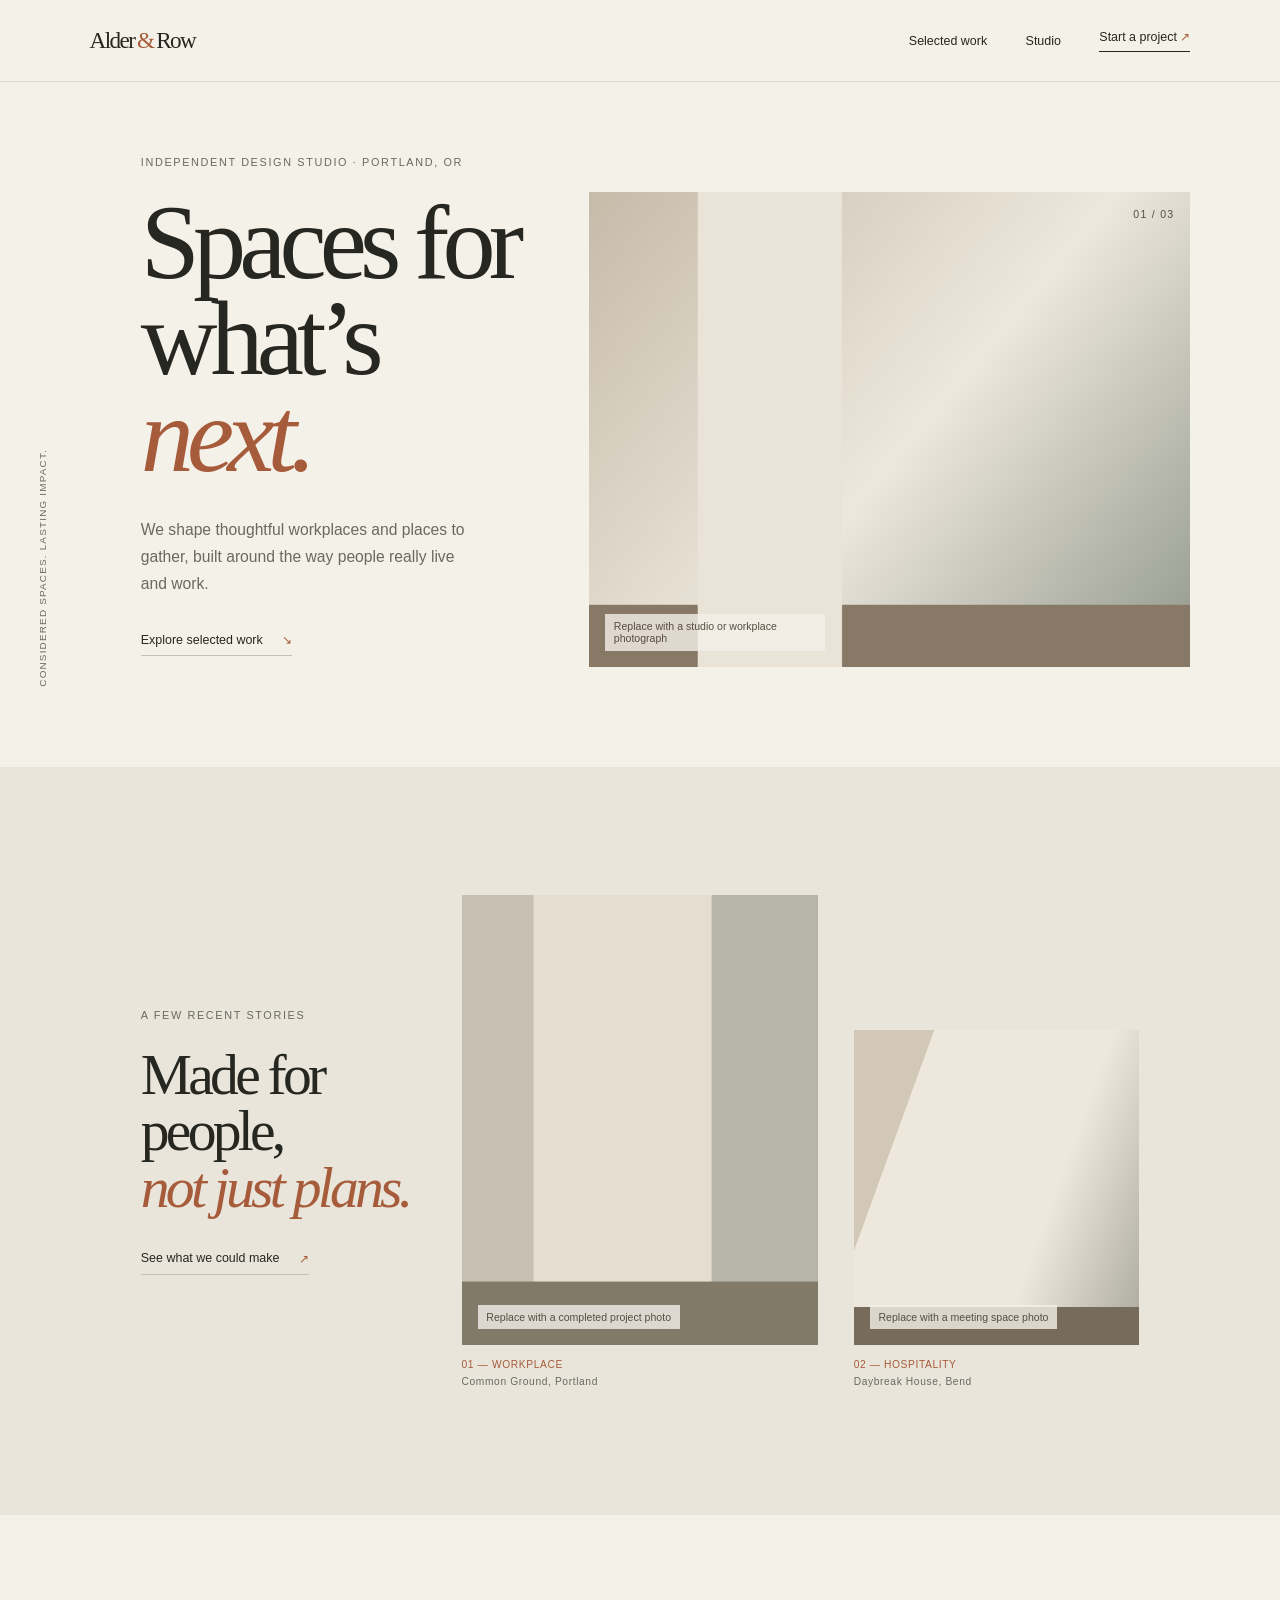
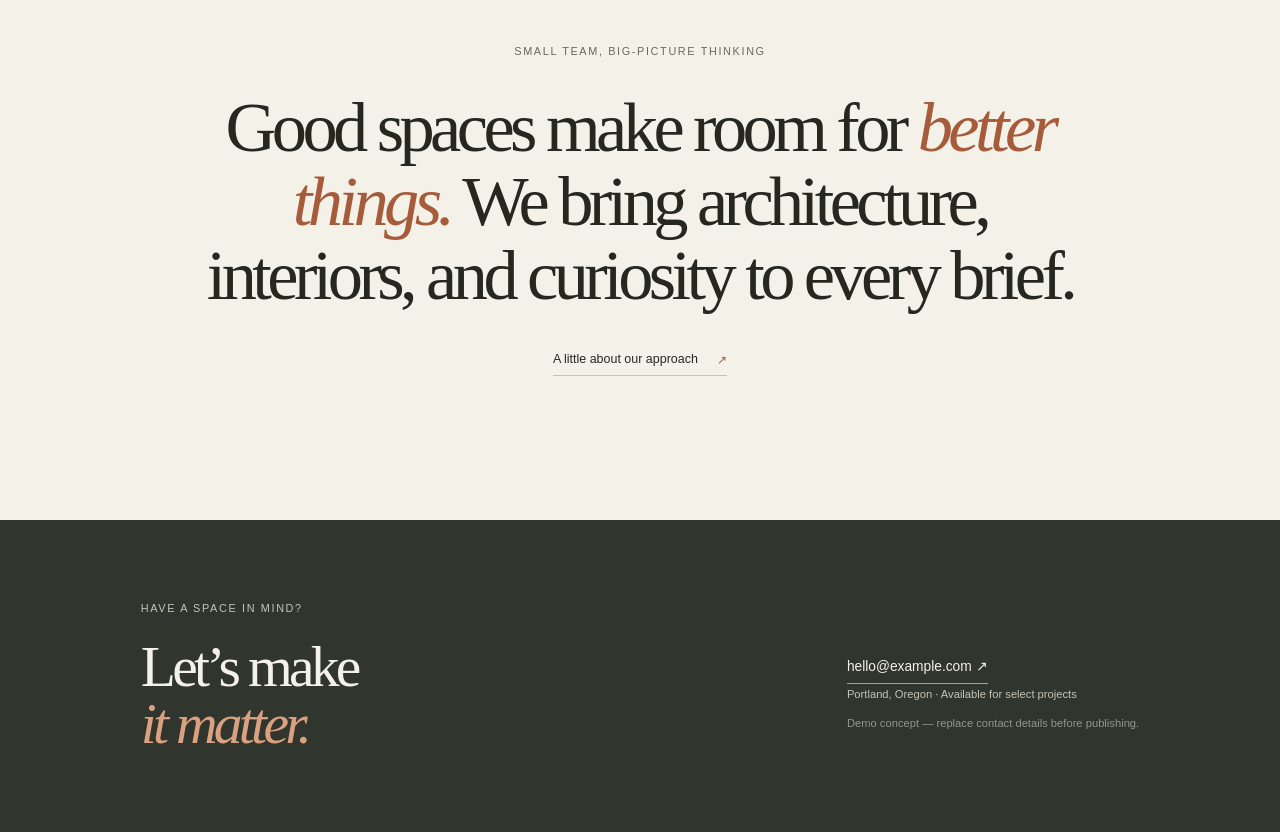
==== templates/01-alder-row/index.html @ 5569a197 "Add three distinct client website demos Co-authored-by: dbak91 <203325823+dbak91@users.noreply.githu" ====
<!doctype html>
<html lang="en">
  <head>
    <meta charset="utf-8">
    <meta name="viewport" content="width=device-width, initial-scale=1">
    <meta name="description" content="Alder & Row is a sample architecture and workplace design studio website.">
    <title>Alder &amp; Row — Spaces for what’s next</title>
    <link rel="stylesheet" href="styles.css">
  </head>
  <body>
    <header class="site-header">
      <a class="wordmark" href="#home" aria-label="Alder and Row home">Alder<span>&amp;</span>Row</a>
      <nav aria-label="Main navigation">
        <a href="#work">Selected work</a>
        <a href="#studio">Studio</a>
        <a class="nav-contact" href="#contact">Start a project <span aria-hidden="true">↗</span></a>
      </nav>
    </header>

    <main id="home">
      <section class="hero">
        <div class="hero-copy">
          <p class="eyebrow">Independent design studio · Portland, OR</p>
          <h1>Spaces for<br>what’s <em>next.</em></h1>
          <p class="intro">We shape thoughtful workplaces and places to gather, built around the way people really live and work.</p>
          <a class="text-link" href="#work">Explore selected work <span aria-hidden="true">↘</span></a>
        </div>
        <div class="hero-image image-placeholder" role="img" aria-label="Image placeholder for a light-filled modern studio">
          <span>Replace with a studio or workplace photograph</span>
          <span class="image-index">01 / 03</span>
        </div>
        <p class="vertical-note">Considered spaces. Lasting impact.</p>
      </section>

      <section class="work-section" id="work">
        <div class="section-heading">
          <p class="eyebrow">A few recent stories</p>
          <h2>Made for people,<br><em>not just plans.</em></h2>
          <a class="text-link" href="#contact">See what we could make <span aria-hidden="true">↗</span></a>
        </div>
        <article class="project project-large">
          <div class="project-image image-placeholder" role="img" aria-label="Image placeholder for a creative office interior">
            <span>Replace with a completed project photo</span>
          </div>
          <div class="project-caption"><span>01 — Workplace</span><span>Common Ground, Portland</span></div>
        </article>
        <article class="project project-small">
          <div class="project-image image-placeholder" role="img" aria-label="Image placeholder for a welcoming meeting space">
            <span>Replace with a meeting space photo</span>
          </div>
          <div class="project-caption"><span>02 — Hospitality</span><span>Daybreak House, Bend</span></div>
        </article>
      </section>

      <section class="studio-section" id="studio">
        <p class="eyebrow">Small team, big-picture thinking</p>
        <p class="studio-statement">Good spaces make room for <em>better things.</em> We bring architecture, interiors, and curiosity to every brief.</p>
        <a class="text-link" href="#contact">A little about our approach <span aria-hidden="true">↗</span></a>
      </section>

      <footer class="site-footer" id="contact">
        <div>
          <p class="eyebrow">Have a space in mind?</p>
          <h2>Let’s make<br><em>it matter.</em></h2>
        </div>
        <div class="footer-contact">
          <a href="mailto:hello@example.com">hello@example.com <span aria-hidden="true">↗</span></a>
          <p>Portland, Oregon · Available for select projects</p>
          <p class="footer-note">Demo concept — replace contact details before publishing.</p>
        </div>
      </footer>
    </main>
  </body>
</html>
---- templates/01-alder-row/styles.css ----
:root {
  color-scheme: light;
  --ink: #252720;
  --muted: #686a60;
  --paper: #f4f1e9;
  --accent: #a65c3b;
  font-family: "Avenir Next", Avenir, "Segoe UI", sans-serif;
  font-synthesis: none;
}

* { box-sizing: border-box; }
html { scroll-behavior: smooth; }
body { margin: 0; color: var(--ink); background: var(--paper); }
a { color: inherit; text-decoration: none; }
.site-header { min-height: 82px; padding: 0 7vw; display: flex; align-items: center; justify-content: space-between; border-bottom: 1px solid #dedbd2; }
.wordmark { font-family: Georgia, serif; font-size: 1.45rem; letter-spacing: -.07em; }
.wordmark span { color: var(--accent); padding: 0 .12em; }
nav { display: flex; align-items: center; gap: clamp(1.1rem, 3vw, 3.2rem); font-size: .78rem; }
.nav-contact { border-bottom: 1px solid var(--ink); padding: 0 0 .45rem; }
.nav-contact span, .text-link span { color: var(--accent); }
.hero { min-height: 650px; padding: 8vh 7vw 7vh; display: grid; grid-template-columns: .84fr 1.16fr; gap: 5vw; align-items: center; position: relative; }
.hero-copy { max-width: 530px; padding: 0 0 3rem 4vw; }
.eyebrow { margin: 0 0 1.45rem; color: var(--muted); font-size: .68rem; letter-spacing: .15em; line-height: 1.5; text-transform: uppercase; }
h1, h2, .studio-statement { font-family: Georgia, "Times New Roman", serif; font-weight: 400; letter-spacing: -.065em; }
h1 { margin: 0; font-size: clamp(4rem, 8.3vw, 8.4rem); line-height: .91; }
h1 em, h2 em, .studio-statement em { color: var(--accent); font-weight: 400; }
.intro { max-width: 340px; margin: 2rem 0; color: var(--muted); font-size: .98rem; line-height: 1.75; }
.text-link { display: inline-flex; gap: 1.2rem; align-items: center; padding-bottom: .5rem; border-bottom: 1px solid #c6c2b8; font-size: .78rem; }
.image-placeholder { display: flex; align-items: end; justify-content: space-between; padding: 1rem; color: #574e42; background-color: #d5c9b6; background-image: linear-gradient(145deg, transparent 40%, #b7ab99 40.2% 41%, transparent 41.2%), linear-gradient(25deg, transparent 57%, #e8dfd1 57.2% 68%, transparent 68.2%), linear-gradient(90deg, #d5c9b6, #e6dfd2 54%, #b6b5a7); font-size: .66rem; }
.hero-image { min-height: 475px; position: relative; background-image: linear-gradient(90deg, transparent 0 18%, #e9e3d8 18.2% 42%, transparent 42.2%), linear-gradient(0deg, #887966 0 13%, transparent 13.2%), linear-gradient(130deg, #c5bba9, #ede7dc 53%, #92988d); }
.hero-image > span:first-child, .project-image > span { max-width: 220px; padding: .4rem .55rem; background: rgba(244,241,233,.8); }
.image-index { align-self: start; letter-spacing: .12em; }
.vertical-note { position: absolute; left: 2.1vw; bottom: 9vh; color: var(--muted); font-size: .62rem; letter-spacing: .12em; text-transform: uppercase; writing-mode: vertical-rl; transform: rotate(180deg); }
.work-section { padding: 8rem 11vw; display: grid; grid-template-columns: 1fr 1.25fr 1fr; gap: 2.2rem; align-items: end; background: #e9e5db; }
.section-heading { align-self: center; padding: 3rem 0; }
.section-heading h2, .site-footer h2 { margin: 0 0 2rem; font-size: clamp(2.7rem, 4.5vw, 4.8rem); line-height: .98; }
.project-image { min-height: 360px; }
.project-large .project-image { min-height: 450px; background-image: linear-gradient(0deg, #827a68 0 14%, transparent 14.2%), linear-gradient(90deg, #c8c1b3 0 20%, #e5ded0 20.2% 70%, #b5b5a8 70.2%), linear-gradient(#ded7c8, #bab5a9); }
.project-small .project-image { min-height: 315px; background-image: linear-gradient(0deg, #776c5c 0 12%, transparent 12.2%), linear-gradient(110deg, #d2c8b7 20%, #eee8dc 20.2% 65%, #aaa99c); }
.project-caption { display: flex; flex-direction: column; gap: .35rem; margin-top: .85rem; color: var(--muted); font-size: .64rem; letter-spacing: .06em; }
.project-caption span:first-child { color: var(--accent); text-transform: uppercase; }
.studio-section { padding: 8rem 16vw 9rem; text-align: center; }
.studio-section .eyebrow { margin-bottom: 2rem; }
.studio-statement { max-width: 900px; margin: 0 auto 2.3rem; font-size: clamp(2.5rem, 5.5vw, 5.6rem); line-height: 1.05; }
.site-footer { padding: 5rem 11vw; display: flex; justify-content: space-between; gap: 3rem; align-items: end; color: #f4f1e9; background: #30352e; }
.site-footer .eyebrow { color: #c4c4b8; }
.site-footer h2 { margin-bottom: 0; }
.site-footer h2 em { color: #d9a17f; }
.footer-contact { padding-bottom: .5rem; }
.footer-contact > a { border-bottom: 1px solid #a2a499; padding-bottom: .55rem; font-size: .86rem; }
.footer-contact p { color: #c4c4b8; font-size: .7rem; line-height: 1.6; }
.footer-contact .footer-note { color: #92978d; }

@media (max-width: 800px) {
  .site-header { min-height: 72px; }
  nav { gap: 1rem; }
  nav a:first-child { display: none; }
  .hero { padding: 4rem 7vw; grid-template-columns: 1fr; gap: 2rem; }
  .hero-copy { padding: 0; }
  .hero-image { min-height: 360px; }
  .vertical-note { display: none; }
  .work-section { padding: 5rem 8vw; grid-template-columns: 1fr 1fr; gap: 2rem 1.2rem; }
  .section-heading { grid-column: 1 / -1; padding: 0 0 1rem; }
  .project-large .project-image, .project-image { min-height: 280px; }
  .studio-section { padding: 6rem 9vw; }
  .site-footer { padding: 4rem 8vw; }
}

@media (max-width: 520px) {
  .site-header { padding: 0 6vw; }
  nav { font-size: .7rem; }
  .hero { padding: 3.5rem 6vw; }
  h1 { font-size: 4.4rem; }
  .hero-image { min-height: 290px; }
  .work-section { padding: 4rem 6vw; grid-template-columns: 1fr; }
  .project-large .project-image, .project-image { min-height: 300px; }
  .studio-section { padding: 5rem 7vw; }
  .site-footer { padding: 3.5rem 7vw; flex-direction: column; align-items: start; }
}
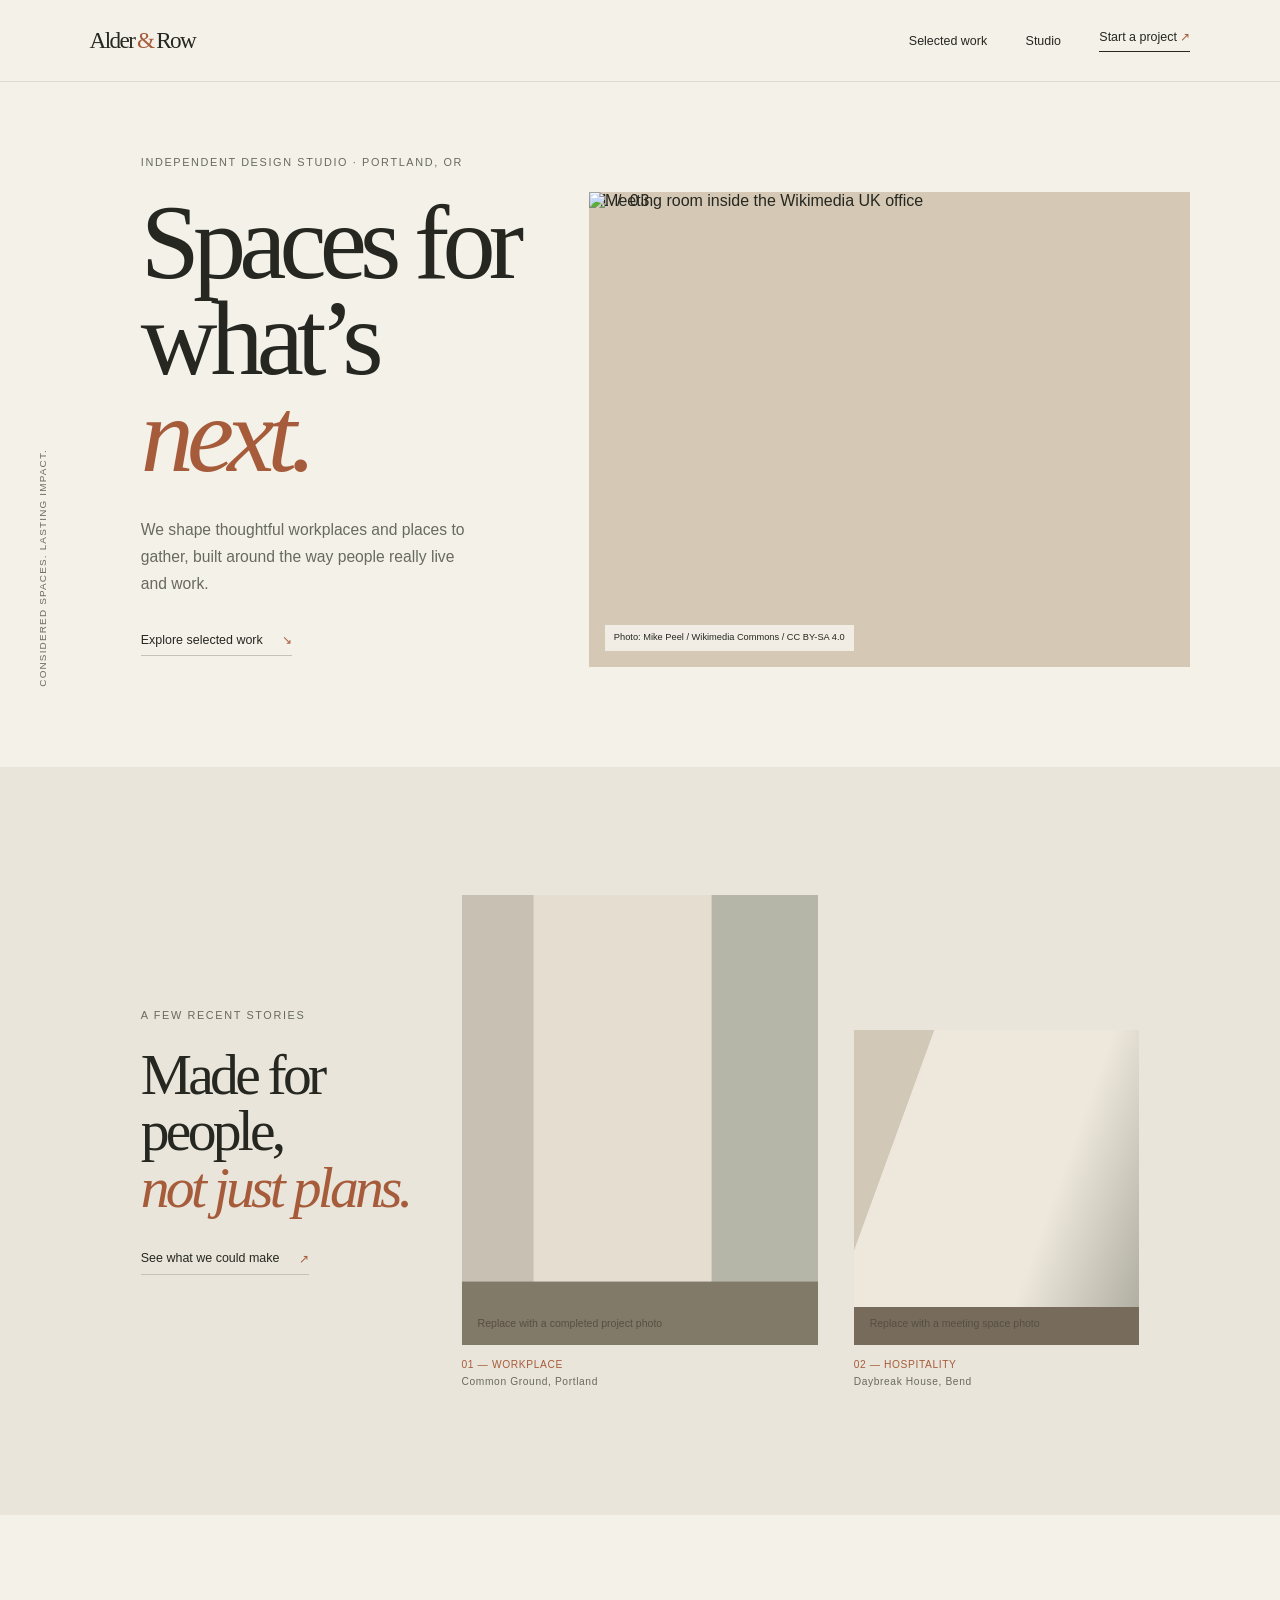
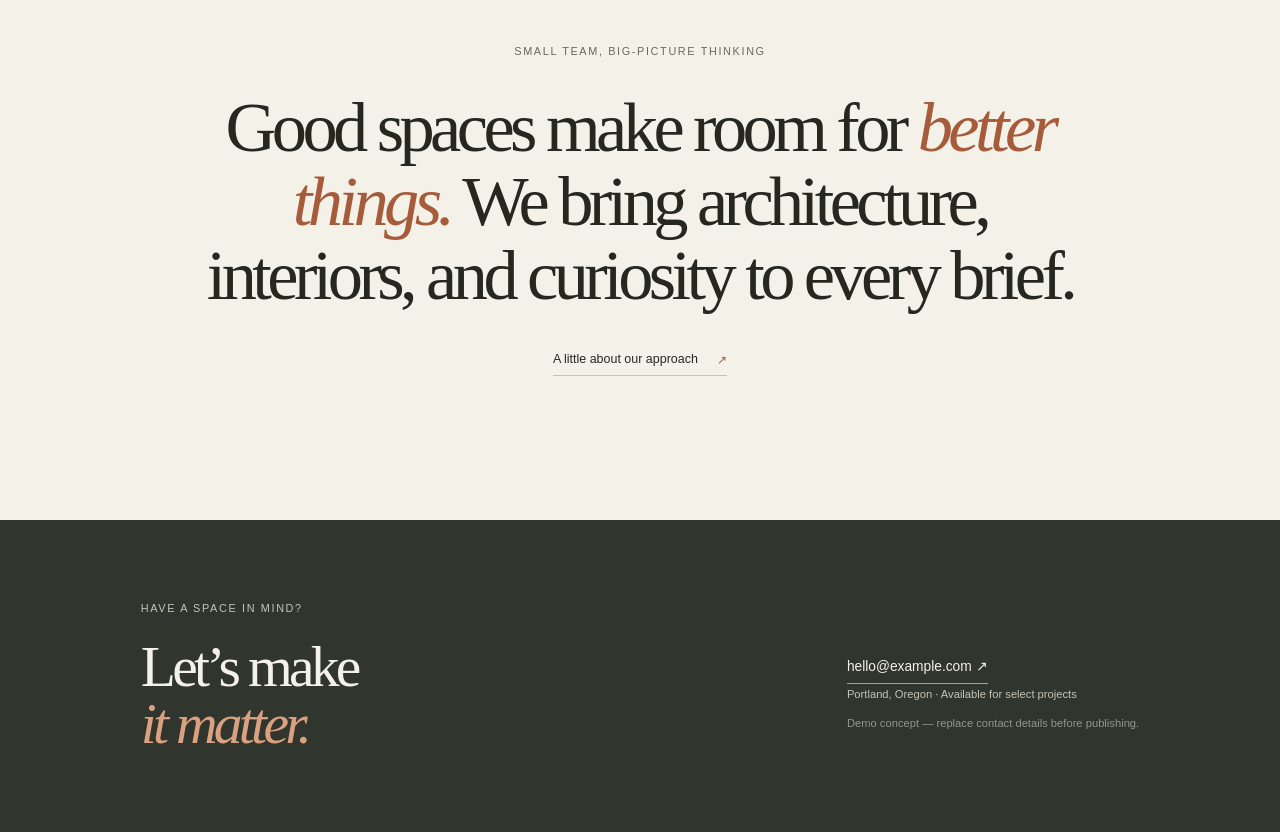
==== commit 68287573: "Add sourced photos and Manchester map Co-authored-by: dbak91 <203325823+dbak91@users.noreply.github." ====
--- a/templates/01-alder-row/index.html
+++ b/templates/01-alder-row/index.html
@@ -25,8 +25,9 @@
           <p class="intro">We shape thoughtful workplaces and places to gather, built around the way people really live and work.</p>
           <a class="text-link" href="#work">Explore selected work <span aria-hidden="true">↘</span></a>
         </div>
-        <div class="hero-image image-placeholder" role="img" aria-label="Image placeholder for a light-filled modern studio">
-          <span>Replace with a studio or workplace photograph</span>
+        <div class="hero-image">
+          <img src="https://commons.wikimedia.org/wiki/Special:FilePath/WMUK_office_-_meeting_room.jpg?width=1200" alt="Meeting room inside the Wikimedia UK office">
+          <a class="image-credit" href="https://commons.wikimedia.org/wiki/File:WMUK_office_-_meeting_room.jpg">Photo: Mike Peel / Wikimedia Commons / CC BY-SA 4.0</a>
           <span class="image-index">01 / 03</span>
         </div>
         <p class="vertical-note">Considered spaces. Lasting impact.</p>
--- a/templates/01-alder-row/styles.css
+++ b/templates/01-alder-row/styles.css
@@ -27,8 +27,10 @@
 .intro { max-width: 340px; margin: 2rem 0; color: var(--muted); font-size: .98rem; line-height: 1.75; }
 .text-link { display: inline-flex; gap: 1.2rem; align-items: center; padding-bottom: .5rem; border-bottom: 1px solid #c6c2b8; font-size: .78rem; }
 .image-placeholder { display: flex; align-items: end; justify-content: space-between; padding: 1rem; color: #574e42; background-color: #d5c9b6; background-image: linear-gradient(145deg, transparent 40%, #b7ab99 40.2% 41%, transparent 41.2%), linear-gradient(25deg, transparent 57%, #e8dfd1 57.2% 68%, transparent 68.2%), linear-gradient(90deg, #d5c9b6, #e6dfd2 54%, #b6b5a7); font-size: .66rem; }
-.hero-image { min-height: 475px; position: relative; background-image: linear-gradient(90deg, transparent 0 18%, #e9e3d8 18.2% 42%, transparent 42.2%), linear-gradient(0deg, #887966 0 13%, transparent 13.2%), linear-gradient(130deg, #c5bba9, #ede7dc 53%, #92988d); }
-.hero-image > span:first-child, .project-image > span { max-width: 220px; padding: .4rem .55rem; background: rgba(244,241,233,.8); }
+.hero-image { min-height: 475px; position: relative; overflow: hidden; background: #d5c9b6; }
+.hero-image img { width: 100%; height: 100%; position: absolute; inset: 0; object-fit: cover; }
+.image-credit { max-width: calc(100% - 2rem); position: absolute; z-index: 1; bottom: 1rem; left: 1rem; padding: .4rem .55rem; color: var(--ink); background: rgba(244,241,233,.9); font-size: .58rem; line-height: 1.4; }
+.image-credit:hover { text-decoration: underline; }
 .image-index { align-self: start; letter-spacing: .12em; }
 .vertical-note { position: absolute; left: 2.1vw; bottom: 9vh; color: var(--muted); font-size: .62rem; letter-spacing: .12em; text-transform: uppercase; writing-mode: vertical-rl; transform: rotate(180deg); }
 .work-section { padding: 8rem 11vw; display: grid; grid-template-columns: 1fr 1.25fr 1fr; gap: 2.2rem; align-items: end; background: #e9e5db; }
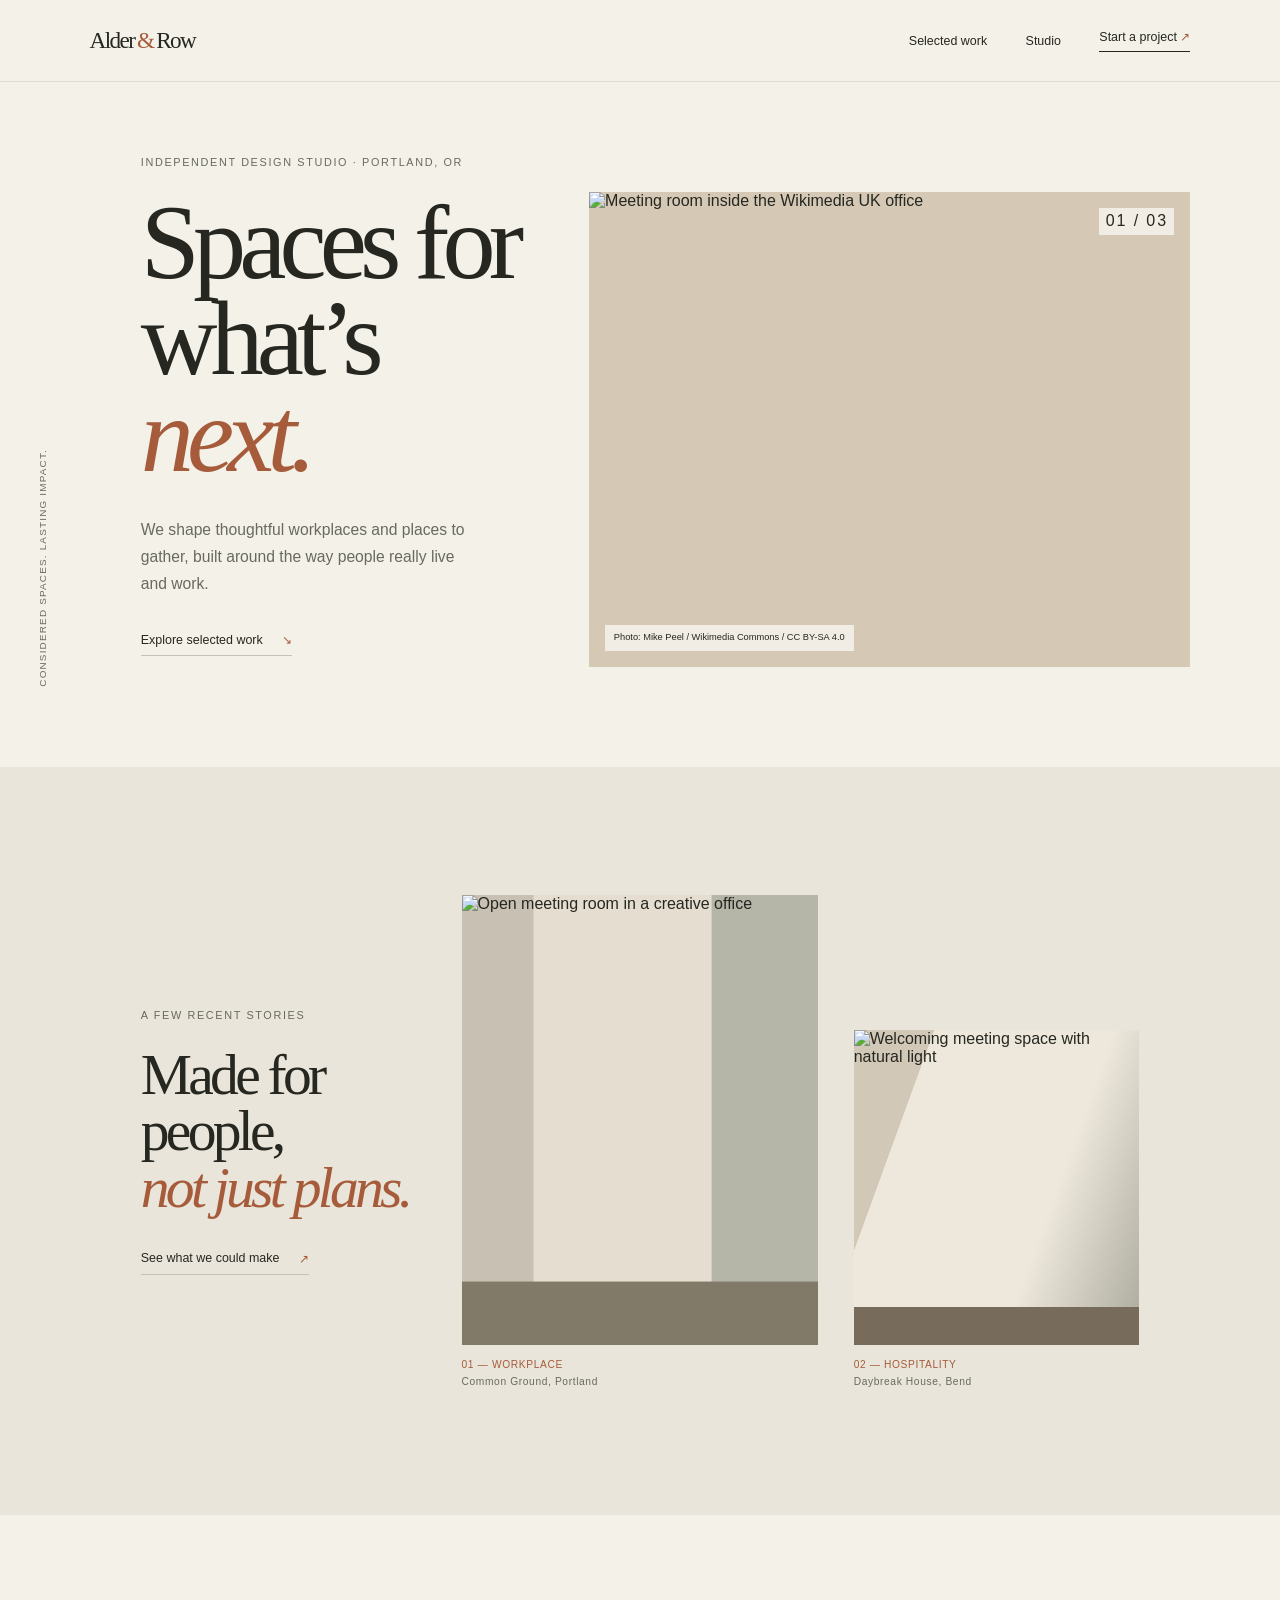
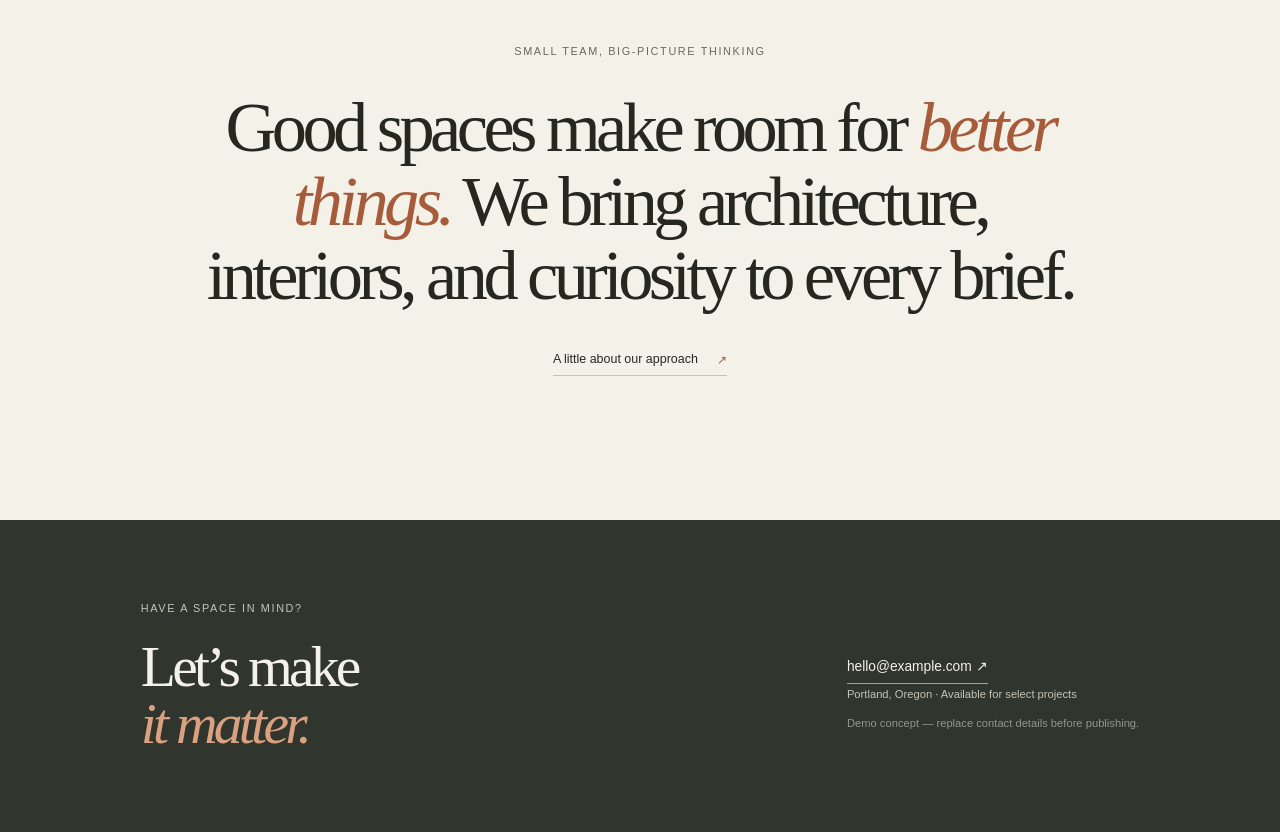
==== commit ab961e95: "Replace placeholders with photos; photo preview cards that are fully clickable Co-authored-by: dbak9" ====
--- a/templates/01-alder-row/index.html
+++ b/templates/01-alder-row/index.html
@@ -40,15 +40,11 @@
           <a class="text-link" href="#contact">See what we could make <span aria-hidden="true">↗</span></a>
         </div>
         <article class="project project-large">
-          <div class="project-image image-placeholder" role="img" aria-label="Image placeholder for a creative office interior">
-            <span>Replace with a completed project photo</span>
-          </div>
+          <div class="project-image"><img src="https://commons.wikimedia.org/wiki/Special:FilePath/WMUK_office_-_meeting_room.jpg?width=1200" alt="Open meeting room in a creative office" style="object-position: 0% 50%"></div>
           <div class="project-caption"><span>01 — Workplace</span><span>Common Ground, Portland</span></div>
         </article>
         <article class="project project-small">
-          <div class="project-image image-placeholder" role="img" aria-label="Image placeholder for a welcoming meeting space">
-            <span>Replace with a meeting space photo</span>
-          </div>
+          <div class="project-image"><img src="https://commons.wikimedia.org/wiki/Special:FilePath/WMUK_office_-_meeting_room.jpg?width=1200" alt="Welcoming meeting space with natural light" style="object-position: 100% 50%"></div>
           <div class="project-caption"><span>02 — Hospitality</span><span>Daybreak House, Bend</span></div>
         </article>
       </section>
--- a/templates/01-alder-row/styles.css
+++ b/templates/01-alder-row/styles.css
@@ -27,11 +27,11 @@
 .intro { max-width: 340px; margin: 2rem 0; color: var(--muted); font-size: .98rem; line-height: 1.75; }
 .text-link { display: inline-flex; gap: 1.2rem; align-items: center; padding-bottom: .5rem; border-bottom: 1px solid #c6c2b8; font-size: .78rem; }
 .image-placeholder { display: flex; align-items: end; justify-content: space-between; padding: 1rem; color: #574e42; background-color: #d5c9b6; background-image: linear-gradient(145deg, transparent 40%, #b7ab99 40.2% 41%, transparent 41.2%), linear-gradient(25deg, transparent 57%, #e8dfd1 57.2% 68%, transparent 68.2%), linear-gradient(90deg, #d5c9b6, #e6dfd2 54%, #b6b5a7); font-size: .66rem; }
-.hero-image { min-height: 475px; position: relative; overflow: hidden; background: #d5c9b6; }
+.hero-image { height: 475px; min-height: 0; position: relative; overflow: hidden; background: #d5c9b6; }
 .hero-image img { width: 100%; height: 100%; position: absolute; inset: 0; object-fit: cover; }
 .image-credit { max-width: calc(100% - 2rem); position: absolute; z-index: 1; bottom: 1rem; left: 1rem; padding: .4rem .55rem; color: var(--ink); background: rgba(244,241,233,.9); font-size: .58rem; line-height: 1.4; }
 .image-credit:hover { text-decoration: underline; }
-.image-index { align-self: start; letter-spacing: .12em; }
+.image-index { position: absolute; z-index: 1; top: 1rem; right: 1rem; padding: .3rem .4rem; background: rgba(244,241,233,.9); letter-spacing: .12em; }
 .vertical-note { position: absolute; left: 2.1vw; bottom: 9vh; color: var(--muted); font-size: .62rem; letter-spacing: .12em; text-transform: uppercase; writing-mode: vertical-rl; transform: rotate(180deg); }
 .work-section { padding: 8rem 11vw; display: grid; grid-template-columns: 1fr 1.25fr 1fr; gap: 2.2rem; align-items: end; background: #e9e5db; }
 .section-heading { align-self: center; padding: 3rem 0; }
@@ -59,7 +59,7 @@
   nav a:first-child { display: none; }
   .hero { padding: 4rem 7vw; grid-template-columns: 1fr; gap: 2rem; }
   .hero-copy { padding: 0; }
-  .hero-image { min-height: 360px; }
+  .hero-image { height: 360px; }
   .vertical-note { display: none; }
   .work-section { padding: 5rem 8vw; grid-template-columns: 1fr 1fr; gap: 2rem 1.2rem; }
   .section-heading { grid-column: 1 / -1; padding: 0 0 1rem; }
@@ -73,9 +73,12 @@
   nav { font-size: .7rem; }
   .hero { padding: 3.5rem 6vw; }
   h1 { font-size: 4.4rem; }
-  .hero-image { min-height: 290px; }
+  .hero-image { height: 290px; }
   .work-section { padding: 4rem 6vw; grid-template-columns: 1fr; }
   .project-large .project-image, .project-image { min-height: 300px; }
   .studio-section { padding: 5rem 7vw; }
   .site-footer { padding: 3.5rem 7vw; flex-direction: column; align-items: start; }
 }
+
+.project-image { position: relative; overflow: hidden; background: #d5c9b6; }
+.project-image img { width: 100%; height: 100%; position: absolute; inset: 0; object-fit: cover; }
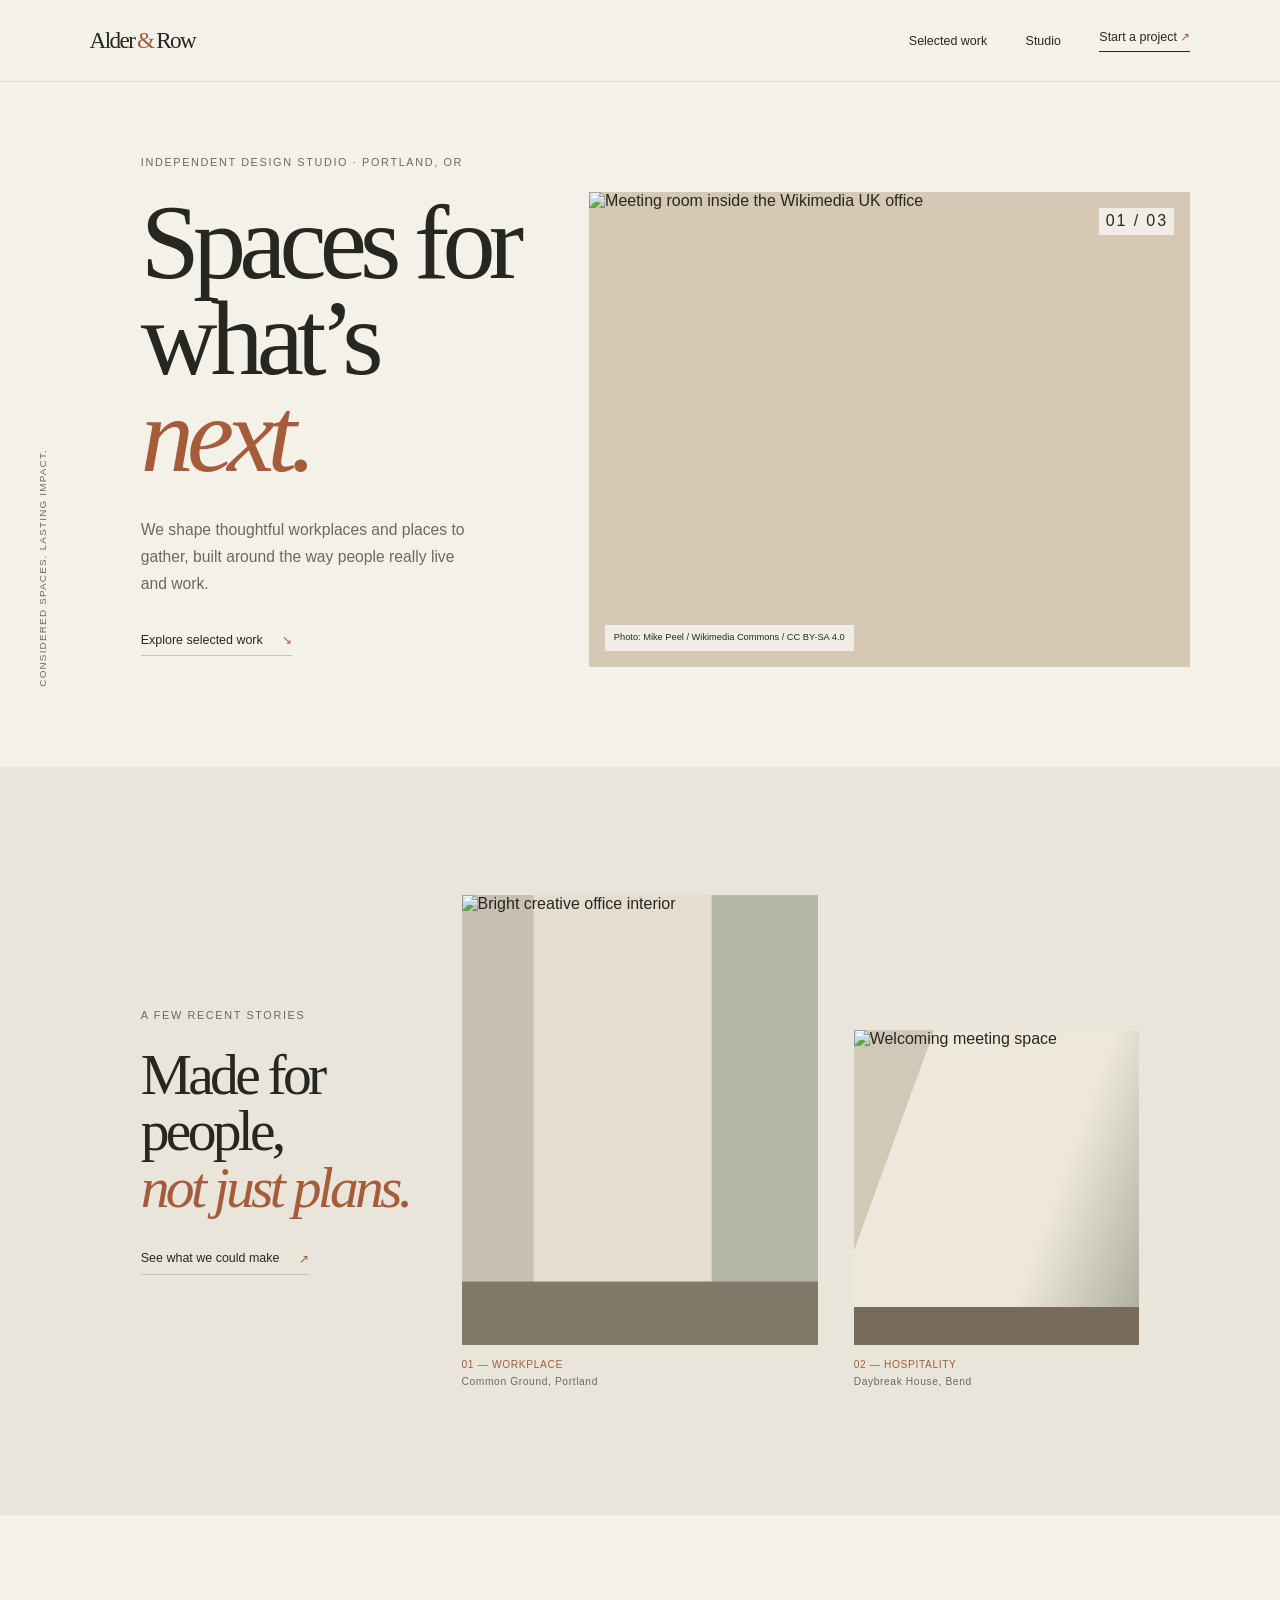
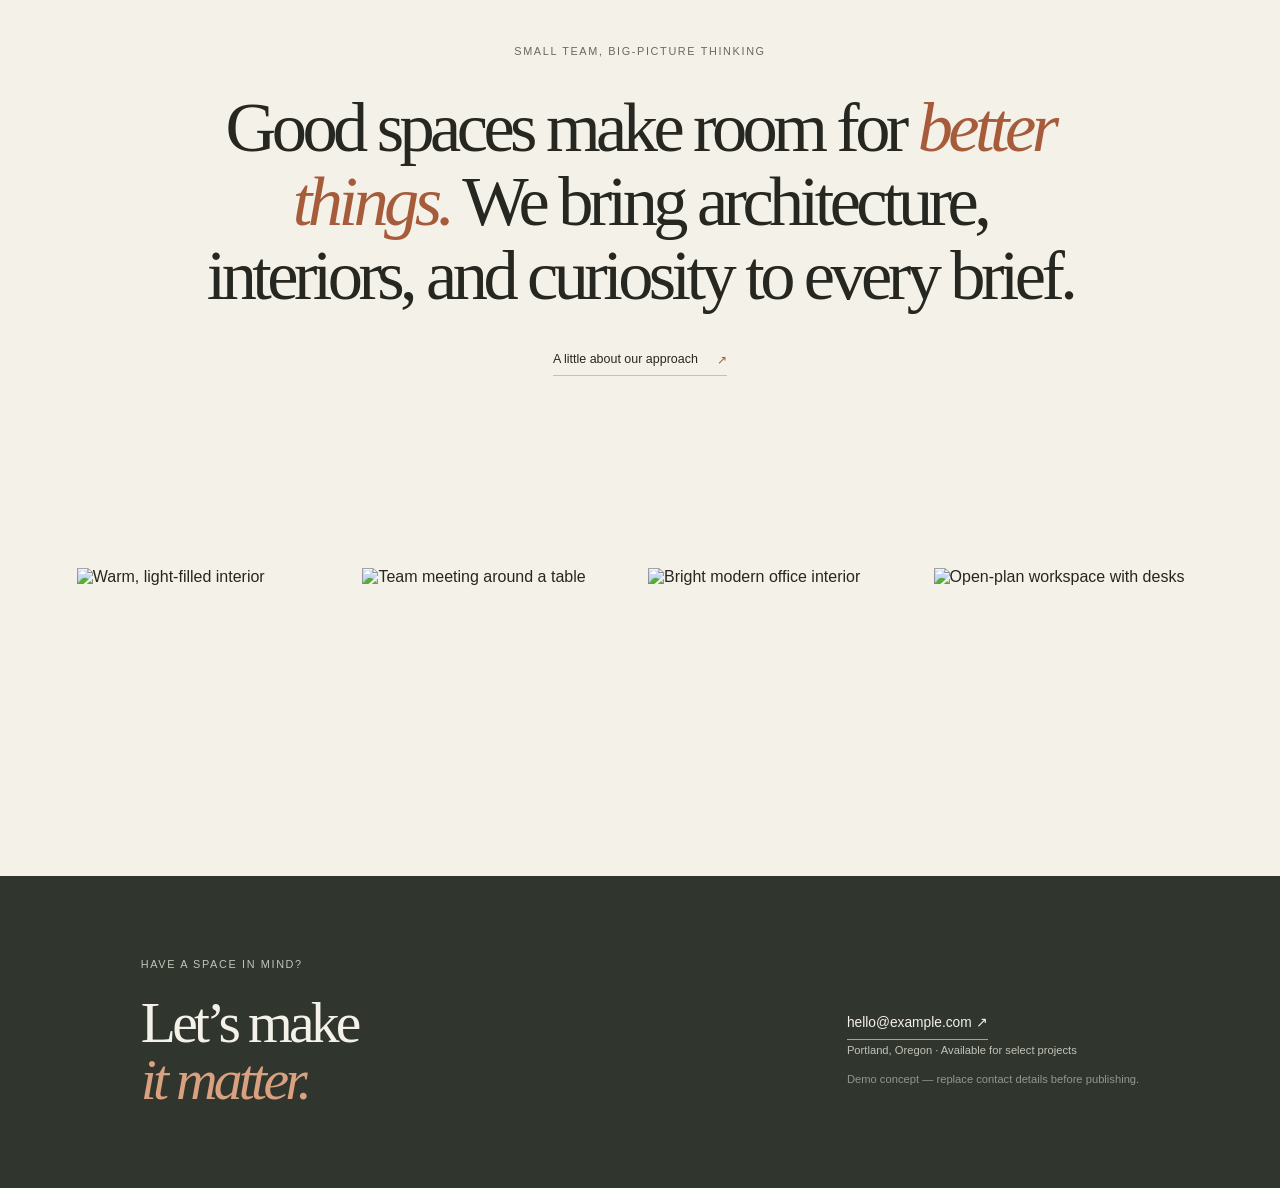
==== commit c0dc0def: "Add photo galleries and distinct photos to each template Co-authored-by: dbak91 <203325823+dbak91@us" ====
--- a/templates/01-alder-row/index.html
+++ b/templates/01-alder-row/index.html
@@ -40,11 +40,11 @@
           <a class="text-link" href="#contact">See what we could make <span aria-hidden="true">↗</span></a>
         </div>
         <article class="project project-large">
-          <div class="project-image"><img src="https://commons.wikimedia.org/wiki/Special:FilePath/WMUK_office_-_meeting_room.jpg?width=1200" alt="Open meeting room in a creative office" style="object-position: 0% 50%"></div>
+          <div class="project-image"><img src="https://images.unsplash.com/photo-1497366216548-37526070297c?auto=format&amp;fit=crop&amp;w=900&amp;q=80" alt="Bright creative office interior"></div>
           <div class="project-caption"><span>01 — Workplace</span><span>Common Ground, Portland</span></div>
         </article>
         <article class="project project-small">
-          <div class="project-image"><img src="https://commons.wikimedia.org/wiki/Special:FilePath/WMUK_office_-_meeting_room.jpg?width=1200" alt="Welcoming meeting space with natural light" style="object-position: 100% 50%"></div>
+          <div class="project-image"><img src="https://images.unsplash.com/photo-1556761175-5973dc0f32e7?auto=format&amp;fit=crop&amp;w=900&amp;q=80" alt="Welcoming meeting space"></div>
           <div class="project-caption"><span>02 — Hospitality</span><span>Daybreak House, Bend</span></div>
         </article>
       </section>
@@ -55,7 +55,9 @@
         <a class="text-link" href="#contact">A little about our approach <span aria-hidden="true">↗</span></a>
       </section>
 
-      <footer class="site-footer" id="contact">
+      
+      <section class="photo-strip " aria-label="Photo gallery"><figure><img src="https://images.unsplash.com/photo-1524758631624-e2822e304c36?auto=format&amp;fit=crop&amp;w=900&amp;q=80" alt="Warm, light-filled interior" loading="lazy"></figure><figure><img src="https://images.unsplash.com/photo-1556761175-5973dc0f32e7?auto=format&amp;fit=crop&amp;w=900&amp;q=80" alt="Team meeting around a table" loading="lazy"></figure><figure><img src="https://images.unsplash.com/photo-1497366216548-37526070297c?auto=format&amp;fit=crop&amp;w=900&amp;q=80" alt="Bright modern office interior" loading="lazy"></figure><figure><img src="https://images.unsplash.com/photo-1497366811353-6870744d04b2?auto=format&amp;fit=crop&amp;w=900&amp;q=80" alt="Open-plan workspace with desks" loading="lazy"></figure></section>
+    <footer class="site-footer" id="contact">
         <div>
           <p class="eyebrow">Have a space in mind?</p>
           <h2>Let’s make<br><em>it matter.</em></h2>
--- a/templates/01-alder-row/styles.css
+++ b/templates/01-alder-row/styles.css
@@ -82,3 +82,7 @@
 
 .project-image { position: relative; overflow: hidden; background: #d5c9b6; }
 .project-image img { width: 100%; height: 100%; position: absolute; inset: 0; object-fit: cover; }
+
+.photo-strip { padding: 3rem 6vw; display: grid; grid-template-columns: repeat(auto-fit, minmax(220px, 1fr)); gap: 1rem; }
+.photo-strip figure { margin: 0; height: 260px; overflow: hidden; }
+.photo-strip img { width: 100%; height: 100%; display: block; object-fit: cover; }
